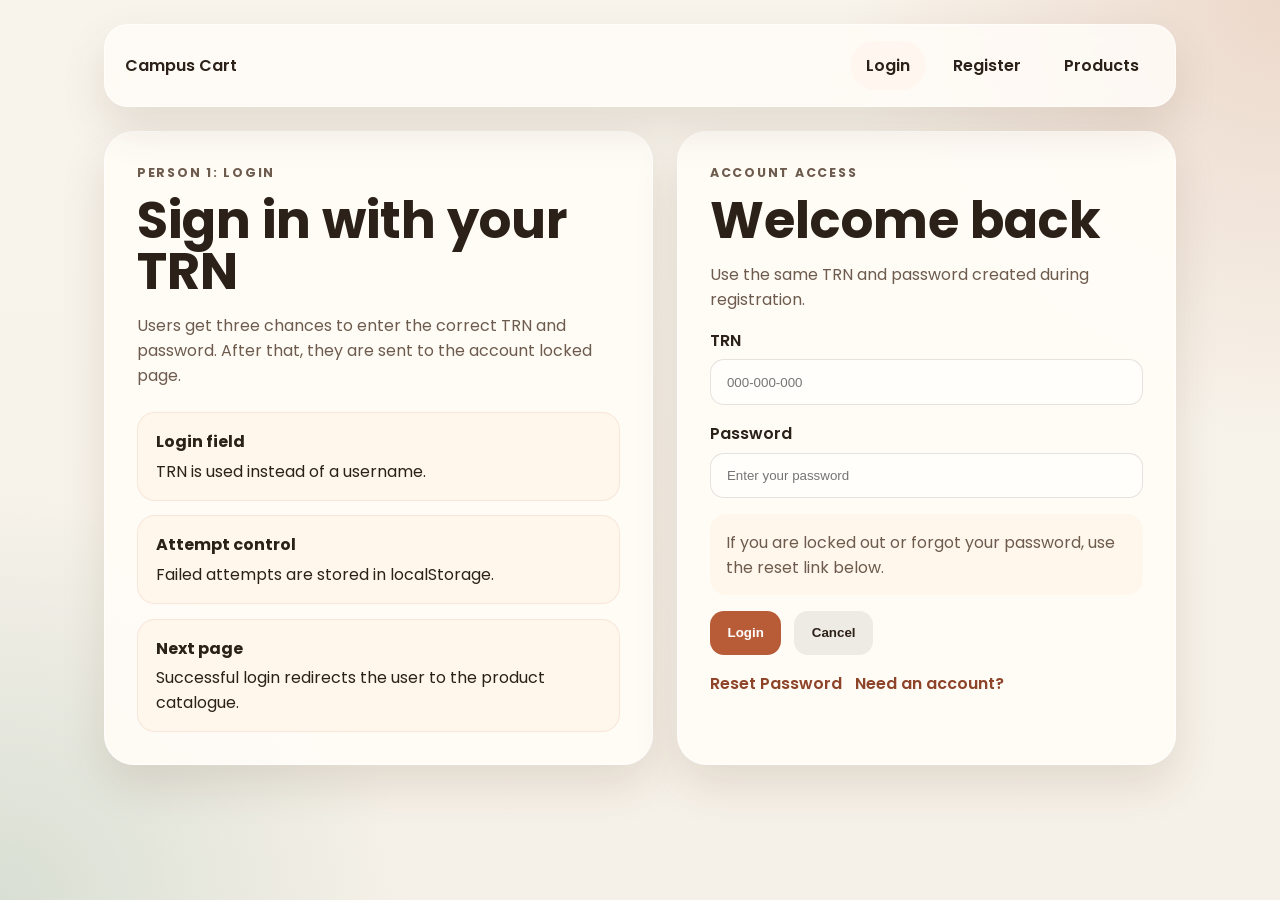
==== index.html @ 35bc7da2 "added cart and checkout" ====
<!DOCTYPE html>
<html lang="en">
<head>
    <meta charset="UTF-8">
    <meta name="viewport" content="width=device-width, initial-scale=1.0">
    <title>Campus Cart | Login</title>
    <link rel="preconnect" href="https://fonts.googleapis.com">
    <link rel="preconnect" href="https://fonts.gstatic.com" crossorigin>
    <link href="https://fonts.googleapis.com/css2?family=Poppins:wght@400;500;600;700&display=swap" rel="stylesheet">
    <link rel="stylesheet" href="auth.css">
</head>
<body>
    <main class="shell">
        <header class="topbar">
            <a href="index.html">Campus Cart</a>
            <nav>
                <a href="index.html" class="active">Login</a>
                <a href="register.html">Register</a>
                <a href="product.html">Products</a>
            </nav>
        </header>

        <section class="layout">
            <article class="intro-card">
                <p class="eyebrow">Person 1: Login</p>
                <h1>Sign in with your TRN</h1>
                <p>
                    Users get three chances to enter the correct TRN and password. After that, they are sent to the account locked page.
                </p>
                <div class="info-list">
                    <div>
                        <strong>Login field</strong>
                        TRN is used instead of a username.
                    </div>
                    <div>
                        <strong>Attempt control</strong>
                        Failed attempts are stored in localStorage.
                    </div>
                    <div>
                        <strong>Next page</strong>
                        Successful login redirects the user to the product catalogue.
                    </div>
                </div>
            </article>

            <article class="form-card">
                <p class="eyebrow">Account Access</p>
                <h1>Welcome back</h1>
                <p>Use the same TRN and password created during registration.</p>

                <div id="loginMessage" class="hidden"></div>

                <form id="loginForm" novalidate>
                    <div class="field">
                        <label for="loginTrn">TRN</label>
                        <input id="loginTrn" name="trn" type="text" placeholder="000-000-000" maxlength="11" required>
                    </div>

                    <div class="field">
                        <label for="loginPassword">Password</label>
                        <input id="loginPassword" name="password" type="password" placeholder="Enter your password" required>
                    </div>

                    <div class="helper-text">
                        If you are locked out or forgot your password, use the reset link below.
                    </div>

                    <div class="actions">
                        <button class="primary-button" type="submit">Login</button>
                        <button class="secondary-button" id="loginCancel" type="button">Cancel</button>
                    </div>

                    <div class="link-row">
                        <a href="reset-password.html">Reset Password</a>
                        <a href="register.html">Need an account?</a>
                    </div>
                </form>
            </article>
        </section>
    </main>

    <script src="auth.js"></script>
</body>
</html>
---- auth.css ----
:root {
    --bg: #f6f1e8;
    --surface: rgba(255, 252, 247, 0.94);
    --text: #2b2118;
    --muted: #6d5b4d;
    --accent: #b85c38;
    --accent-dark: #8d4429;
    --success: #226f54;
    --danger: #9b2226;
    --line: rgba(43, 33, 24, 0.12);
    --shadow: 0 20px 45px rgba(72, 44, 20, 0.12);
}

* {
    box-sizing: border-box;
}

body {
    margin: 0;
    min-height: 100vh;
    font-family: "Poppins", sans-serif;
    color: var(--text);
    background:
        radial-gradient(circle at top right, rgba(184, 92, 56, 0.18), transparent 28%),
        radial-gradient(circle at bottom left, rgba(34, 111, 84, 0.14), transparent 26%),
        linear-gradient(180deg, #f8f4ec 0%, #f6f1e8 100%);
}

.shell {
    max-width: 1120px;
    margin: 0 auto;
    padding: 1.5rem;
}

.topbar {
    display: flex;
    justify-content: space-between;
    align-items: center;
    gap: 1rem;
    padding: 1rem 1.25rem;
    margin-bottom: 1.5rem;
    background: rgba(255, 252, 247, 0.86);
    border: 1px solid rgba(255, 255, 255, 0.6);
    border-radius: 24px;
    box-shadow: var(--shadow);
    backdrop-filter: blur(10px);
}

.topbar a {
    color: var(--text);
    text-decoration: none;
    font-weight: 600;
}

.topbar nav {
    display: flex;
    flex-wrap: wrap;
    gap: 0.7rem;
}

.topbar nav a {
    padding: 0.75rem 1rem;
    border-radius: 999px;
}

.topbar nav a.active,
.topbar nav a:hover {
    background: rgba(255, 248, 240, 0.96);
}

.layout {
    display: grid;
    grid-template-columns: 1.1fr 1fr;
    gap: 1.5rem;
}

.intro-card,
.form-card {
    padding: 2rem;
    border-radius: 30px;
    background: var(--surface);
    border: 1px solid rgba(255, 255, 255, 0.7);
    box-shadow: var(--shadow);
}

.eyebrow {
    margin: 0 0 0.8rem;
    text-transform: uppercase;
    letter-spacing: 0.14em;
    color: var(--accent);
    font-size: 0.78rem;
    font-weight: 700;
}

.intro-card h1,
.form-card h1 {
    margin-top: 0;
    margin-bottom: 0.75rem;
    font-size: clamp(2rem, 4vw, 3.2rem);
    line-height: 1;
}

.intro-card p,
.form-card > p {
    color: var(--muted);
}

.info-list {
    display: grid;
    gap: 0.9rem;
    margin-top: 1.5rem;
}

.info-list div {
    padding: 1rem 1.1rem;
    border-radius: 18px;
    background: rgba(255, 247, 236, 0.9);
    border: 1px solid rgba(184, 92, 56, 0.1);
}

.info-list strong {
    display: block;
    margin-bottom: 0.3rem;
}

form {
    display: grid;
    gap: 1rem;
}

.field-grid {
    display: grid;
    grid-template-columns: repeat(2, 1fr);
    gap: 1rem;
}

.field {
    display: grid;
    gap: 0.4rem;
}

.field.full {
    grid-column: 1 / -1;
}

label {
    font-weight: 600;
}

input,
select {
    width: 100%;
    padding: 0.9rem 1rem;
    border-radius: 14px;
    border: 1px solid var(--line);
    background: #fffefb;
    color: var(--text);
}

input:focus,
select:focus {
    outline: 2px solid rgba(184, 92, 56, 0.18);
    border-color: rgba(184, 92, 56, 0.45);
}

.helper-text,
.error-box,
.success-box {
    border-radius: 16px;
    padding: 0.95rem 1rem;
}

.helper-text {
    background: rgba(255, 247, 236, 0.92);
    color: var(--muted);
}

.error-box {
    background: rgba(155, 34, 38, 0.08);
    color: var(--danger);
}

.success-box {
    background: rgba(34, 111, 84, 0.1);
    color: var(--success);
}

.actions,
.link-row {
    display: flex;
    gap: 0.8rem;
    flex-wrap: wrap;
    align-items: center;
}

.primary-button,
.secondary-button {
    padding: 0.9rem 1.1rem;
    border: none;
    border-radius: 14px;
    cursor: pointer;
    font-weight: 600;
}

.primary-button {
    background: var(--accent);
    color: #fff;
}

.primary-button:hover {
    background: var(--accent-dark);
}

.secondary-button {
    background: rgba(43, 33, 24, 0.08);
    color: var(--text);
}

.link-row a {
    color: var(--accent-dark);
    font-weight: 600;
    text-decoration: none;
}

.page-note {
    margin-top: 1rem;
    color: var(--muted);
}

.hidden {
    display: none;
}

@media (max-width: 900px) {
    .layout {
        grid-template-columns: 1fr;
    }
}

@media (max-width: 640px) {
    .field-grid {
        grid-template-columns: 1fr;
    }

    .topbar {
        flex-direction: column;
        align-items: stretch;
    }
}
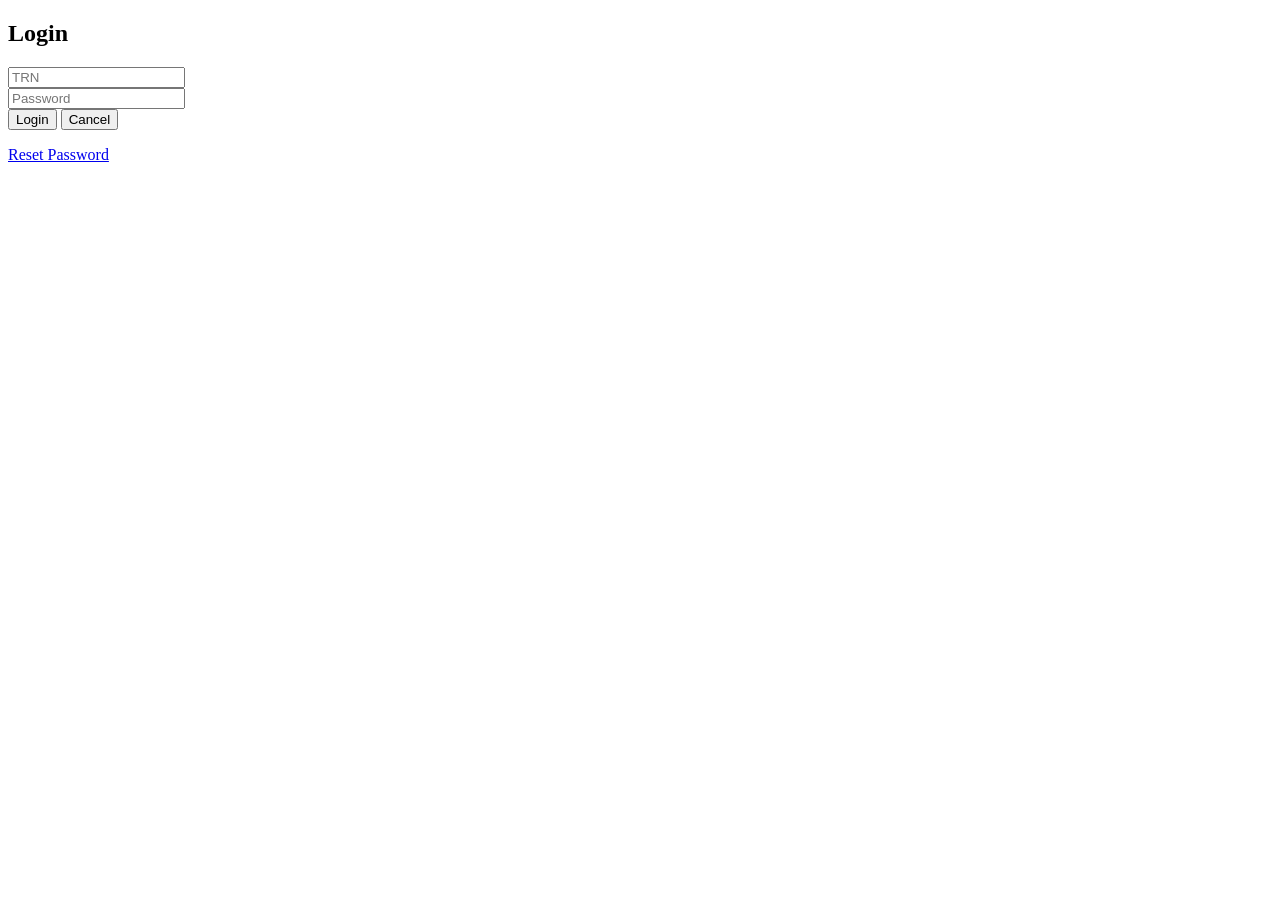
==== commit 3e69f2fb: "Add files via upload" ====
--- a/index.html
+++ b/index.html
@@ -1,84 +1,25 @@
-<!DOCTYPE html>
-<html lang="en">
-<head>
-    <meta charset="UTF-8">
-    <meta name="viewport" content="width=device-width, initial-scale=1.0">
-    <title>Campus Cart | Login</title>
-    <link rel="preconnect" href="https://fonts.googleapis.com">
-    <link rel="preconnect" href="https://fonts.gstatic.com" crossorigin>
-    <link href="https://fonts.googleapis.com/css2?family=Poppins:wght@400;500;600;700&display=swap" rel="stylesheet">
-    <link rel="stylesheet" href="auth.css">
-</head>
-<body>
-    <main class="shell">
-        <header class="topbar">
-            <a href="index.html">Campus Cart</a>
-            <nav>
-                <a href="index.html" class="active">Login</a>
-                <a href="register.html">Register</a>
-                <a href="product.html">Products</a>
-            </nav>
-        </header>
-
-        <section class="layout">
-            <article class="intro-card">
-                <p class="eyebrow">Person 1: Login</p>
-                <h1>Sign in with your TRN</h1>
-                <p>
-                    Users get three chances to enter the correct TRN and password. After that, they are sent to the account locked page.
-                </p>
-                <div class="info-list">
-                    <div>
-                        <strong>Login field</strong>
-                        TRN is used instead of a username.
-                    </div>
-                    <div>
-                        <strong>Attempt control</strong>
-                        Failed attempts are stored in localStorage.
-                    </div>
-                    <div>
-                        <strong>Next page</strong>
-                        Successful login redirects the user to the product catalogue.
-                    </div>
-                </div>
-            </article>
-
-            <article class="form-card">
-                <p class="eyebrow">Account Access</p>
-                <h1>Welcome back</h1>
-                <p>Use the same TRN and password created during registration.</p>
-
-                <div id="loginMessage" class="hidden"></div>
-
-                <form id="loginForm" novalidate>
-                    <div class="field">
-                        <label for="loginTrn">TRN</label>
-                        <input id="loginTrn" name="trn" type="text" placeholder="000-000-000" maxlength="11" required>
-                    </div>
-
-                    <div class="field">
-                        <label for="loginPassword">Password</label>
-                        <input id="loginPassword" name="password" type="password" placeholder="Enter your password" required>
-                    </div>
-
-                    <div class="helper-text">
-                        If you are locked out or forgot your password, use the reset link below.
-                    </div>
-
-                    <div class="actions">
-                        <button class="primary-button" type="submit">Login</button>
-                        <button class="secondary-button" id="loginCancel" type="button">Cancel</button>
-                    </div>
-
-                    <div class="link-row">
-                        <a href="reset-password.html">Reset Password</a>
-                        <a href="register.html">Need an account?</a>
-                    </div>
-                </form>
-            </article>
-        </section>
-    </main>
-
-    <script src="auth.js"></script>
-</body>
-</html>
+<!DOCTYPE html>
+<html lang="en">
+<head>
+  <meta charset="UTF-8">
+  <title>Login</title>
+</head>
+<body>
+
+<h2>Login</h2>
+
+<form>
+  <input type="text" id="loginTRN" placeholder="TRN" required><br>
+  <input type="password" id="loginPassword" placeholder="Password" required><br>
+
+  <button type="button" onclick="loginUser()">Login</button>
+  <button type="reset">Cancel</button>
+</form>
+
+<p><a href="#" onclick="resetPassword()">Reset Password</a></p>
+
+<p id="loginMsg"></p>
+
+<script src="auth.js"></script>
+</body>
+</html>
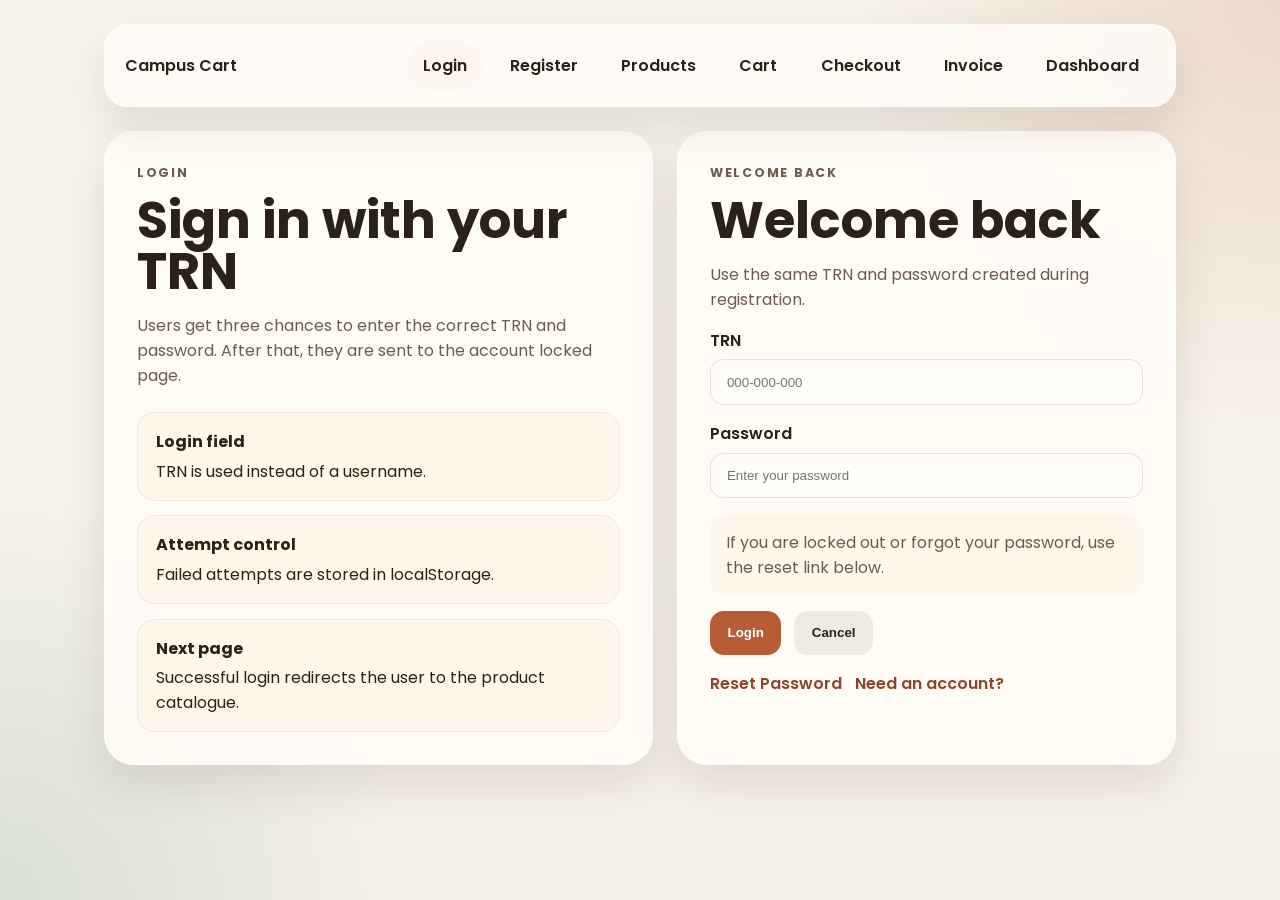
==== commit 377f454f: "Integrate ecommerce flows and unify site navigation" ====
--- a/index.html
+++ b/index.html
@@ -1,25 +1,91 @@
-<!DOCTYPE html>
-<html lang="en">
-<head>
-  <meta charset="UTF-8">
-  <title>Login</title>
-</head>
-<body>
-
-<h2>Login</h2>
-
-<form>
-  <input type="text" id="loginTRN" placeholder="TRN" required><br>
-  <input type="password" id="loginPassword" placeholder="Password" required><br>
-
-  <button type="button" onclick="loginUser()">Login</button>
-  <button type="reset">Cancel</button>
-</form>
-
-<p><a href="#" onclick="resetPassword()">Reset Password</a></p>
-
-<p id="loginMsg"></p>
-
-<script src="auth.js"></script>
-</body>
-</html>+<!DOCTYPE html>
+<html lang="en">
+<head>
+    <meta charset="UTF-8">
+    <meta name="viewport" content="width=device-width, initial-scale=1.0">
+    <title>Campus Cart | Login</title>
+    <link rel="preconnect" href="https://fonts.googleapis.com">
+    <link rel="preconnect" href="https://fonts.gstatic.com" crossorigin>
+    <link href="https://fonts.googleapis.com/css2?family=Poppins:wght@400;500;600;700&display=swap" rel="stylesheet">
+    <link rel="stylesheet" href="auth.css">
+</head>
+<body>
+    <main class="shell">
+        <header class="topbar">
+            <a href="index.html">Campus Cart</a>
+            <nav>
+                <a href="index.html" class="active" data-guest-link>Login</a>
+                <a href="register.html" data-guest-link>Register</a>
+                <a href="product.html">Products</a>
+                <a href="cart.html">Cart</a>
+                <a href="checkout.html">Checkout</a>
+                <a href="invoice.html">Invoice</a>
+                <a href="dashboard.html">Dashboard</a>
+                <span class="nav-user" data-user-name style="display:none;"></span>
+                <a href="#" data-user-link data-logout style="display:none;">Logout</a>
+            </nav>
+        </header>
+
+        <section class="layout">
+            <article class="intro-card">
+                <p class="eyebrow">Login</p>
+                <h1>Sign in with your TRN</h1>
+                <p>
+                    Users get three chances to enter the correct TRN and password. After that, they are sent to the account locked page.
+                </p>
+                <div class="info-list">
+                    <div>
+                        <strong>Login field</strong>
+                        TRN is used instead of a username.
+                    </div>
+                    <div>
+                        <strong>Attempt control</strong>
+                        Failed attempts are stored in localStorage.
+                    </div>
+                    <div>
+                        <strong>Next page</strong>
+                        Successful login redirects the user to the product catalogue.
+                    </div>
+                </div>
+            </article>
+
+            <article class="form-card">
+                <p class="eyebrow">Welcome Back</p>
+                <h1>Welcome back</h1>
+                <p>Use the same TRN and password created during registration.</p>
+
+                <div id="loginMessage" class="hidden"></div>
+
+                <form id="loginForm" novalidate>
+                    <div class="field">
+                        <label for="loginTrn">TRN</label>
+                        <input id="loginTrn" name="trn" type="text" placeholder="000-000-000" maxlength="11" required>
+                    </div>
+
+                    <div class="field">
+                        <label for="loginPassword">Password</label>
+                        <input id="loginPassword" name="password" type="password" placeholder="Enter your password" required>
+                    </div>
+
+                    <div class="helper-text">
+                        If you are locked out or forgot your password, use the reset link below.
+                    </div>
+
+                    <div class="actions">
+                        <button class="primary-button" type="submit">Login</button>
+                        <button class="secondary-button" id="loginCancel" type="button">Cancel</button>
+                    </div>
+
+                    <div class="link-row">
+                        <a href="reset-password.html">Reset Password</a>
+                        <a href="register.html">Need an account?</a>
+                    </div>
+                </form>
+            </article>
+        </section>
+    </main>
+
+    <script src="auth.js"></script>
+    <script src="nav.js"></script>
+</body>
+</html>
--- a/auth.css
+++ b/auth.css
@@ -0,0 +1,257 @@
+:root {
+    --bg: #f6f1e8;
+    --surface: rgba(255, 252, 247, 0.94);
+    --text: #2b2118;
+    --muted: #6d5b4d;
+    --accent: #b85c38;
+    --accent-dark: #8d4429;
+    --success: #226f54;
+    --danger: #9b2226;
+    --line: rgba(43, 33, 24, 0.12);
+    --shadow: 0 20px 45px rgba(72, 44, 20, 0.12);
+}
+
+* {
+    box-sizing: border-box;
+}
+
+body {
+    margin: 0;
+    min-height: 100vh;
+    font-family: "Poppins", sans-serif;
+    color: var(--text);
+    background:
+        radial-gradient(circle at top right, rgba(184, 92, 56, 0.18), transparent 28%),
+        radial-gradient(circle at bottom left, rgba(34, 111, 84, 0.14), transparent 26%),
+        linear-gradient(180deg, #f8f4ec 0%, #f6f1e8 100%);
+}
+
+.shell {
+    max-width: 1120px;
+    margin: 0 auto;
+    padding: 1.5rem;
+}
+
+.topbar {
+    display: flex;
+    justify-content: space-between;
+    align-items: center;
+    gap: 1rem;
+    padding: 1rem 1.25rem;
+    margin-bottom: 1.5rem;
+    background: rgba(255, 252, 247, 0.86);
+    border: 1px solid rgba(255, 255, 255, 0.6);
+    border-radius: 24px;
+    box-shadow: var(--shadow);
+    backdrop-filter: blur(10px);
+}
+
+.topbar a {
+    color: var(--text);
+    text-decoration: none;
+    font-weight: 600;
+}
+
+.topbar nav {
+    display: flex;
+    flex-wrap: wrap;
+    gap: 0.7rem;
+}
+
+.topbar nav a {
+    padding: 0.75rem 1rem;
+    border-radius: 999px;
+}
+
+.nav-user {
+    padding: 0.75rem 1rem;
+    border-radius: 999px;
+    background: rgba(255, 248, 240, 0.96);
+    color: var(--text);
+    font-weight: 600;
+}
+
+.topbar nav a.active,
+.topbar nav a:hover {
+    background: rgba(255, 248, 240, 0.96);
+}
+
+.layout {
+    display: grid;
+    grid-template-columns: 1.1fr 1fr;
+    gap: 1.5rem;
+}
+
+.intro-card,
+.form-card {
+    padding: 2rem;
+    border-radius: 30px;
+    background: var(--surface);
+    border: 1px solid rgba(255, 255, 255, 0.7);
+    box-shadow: var(--shadow);
+}
+
+.eyebrow {
+    margin: 0 0 0.8rem;
+    text-transform: uppercase;
+    letter-spacing: 0.14em;
+    color: var(--accent);
+    font-size: 0.78rem;
+    font-weight: 700;
+}
+
+.intro-card h1,
+.form-card h1 {
+    margin-top: 0;
+    margin-bottom: 0.75rem;
+    font-size: clamp(2rem, 4vw, 3.2rem);
+    line-height: 1;
+}
+
+.intro-card p,
+.form-card > p {
+    color: var(--muted);
+}
+
+.info-list {
+    display: grid;
+    gap: 0.9rem;
+    margin-top: 1.5rem;
+}
+
+.info-list div {
+    padding: 1rem 1.1rem;
+    border-radius: 18px;
+    background: rgba(255, 247, 236, 0.9);
+    border: 1px solid rgba(184, 92, 56, 0.1);
+}
+
+.info-list strong {
+    display: block;
+    margin-bottom: 0.3rem;
+}
+
+form {
+    display: grid;
+    gap: 1rem;
+}
+
+.field-grid {
+    display: grid;
+    grid-template-columns: repeat(2, 1fr);
+    gap: 1rem;
+}
+
+.field {
+    display: grid;
+    gap: 0.4rem;
+}
+
+.field.full {
+    grid-column: 1 / -1;
+}
+
+label {
+    font-weight: 600;
+}
+
+input,
+select {
+    width: 100%;
+    padding: 0.9rem 1rem;
+    border-radius: 14px;
+    border: 1px solid var(--line);
+    background: #fffefb;
+    color: var(--text);
+}
+
+input:focus,
+select:focus {
+    outline: 2px solid rgba(184, 92, 56, 0.18);
+    border-color: rgba(184, 92, 56, 0.45);
+}
+
+.helper-text,
+.error-box,
+.success-box {
+    border-radius: 16px;
+    padding: 0.95rem 1rem;
+}
+
+.helper-text {
+    background: rgba(255, 247, 236, 0.92);
+    color: var(--muted);
+}
+
+.error-box {
+    background: rgba(155, 34, 38, 0.08);
+    color: var(--danger);
+}
+
+.success-box {
+    background: rgba(34, 111, 84, 0.1);
+    color: var(--success);
+}
+
+.actions,
+.link-row {
+    display: flex;
+    gap: 0.8rem;
+    flex-wrap: wrap;
+    align-items: center;
+}
+
+.primary-button,
+.secondary-button {
+    padding: 0.9rem 1.1rem;
+    border: none;
+    border-radius: 14px;
+    cursor: pointer;
+    font-weight: 600;
+}
+
+.primary-button {
+    background: var(--accent);
+    color: #fff;
+}
+
+.primary-button:hover {
+    background: var(--accent-dark);
+}
+
+.secondary-button {
+    background: rgba(43, 33, 24, 0.08);
+    color: var(--text);
+}
+
+.link-row a {
+    color: var(--accent-dark);
+    font-weight: 600;
+    text-decoration: none;
+}
+
+.page-note {
+    margin-top: 1rem;
+    color: var(--muted);
+}
+
+.hidden {
+    display: none;
+}
+
+@media (max-width: 900px) {
+    .layout {
+        grid-template-columns: 1fr;
+    }
+}
+
+@media (max-width: 640px) {
+    .field-grid {
+        grid-template-columns: 1fr;
+    }
+
+    .topbar {
+        flex-direction: column;
+        align-items: stretch;
+    }
+}
